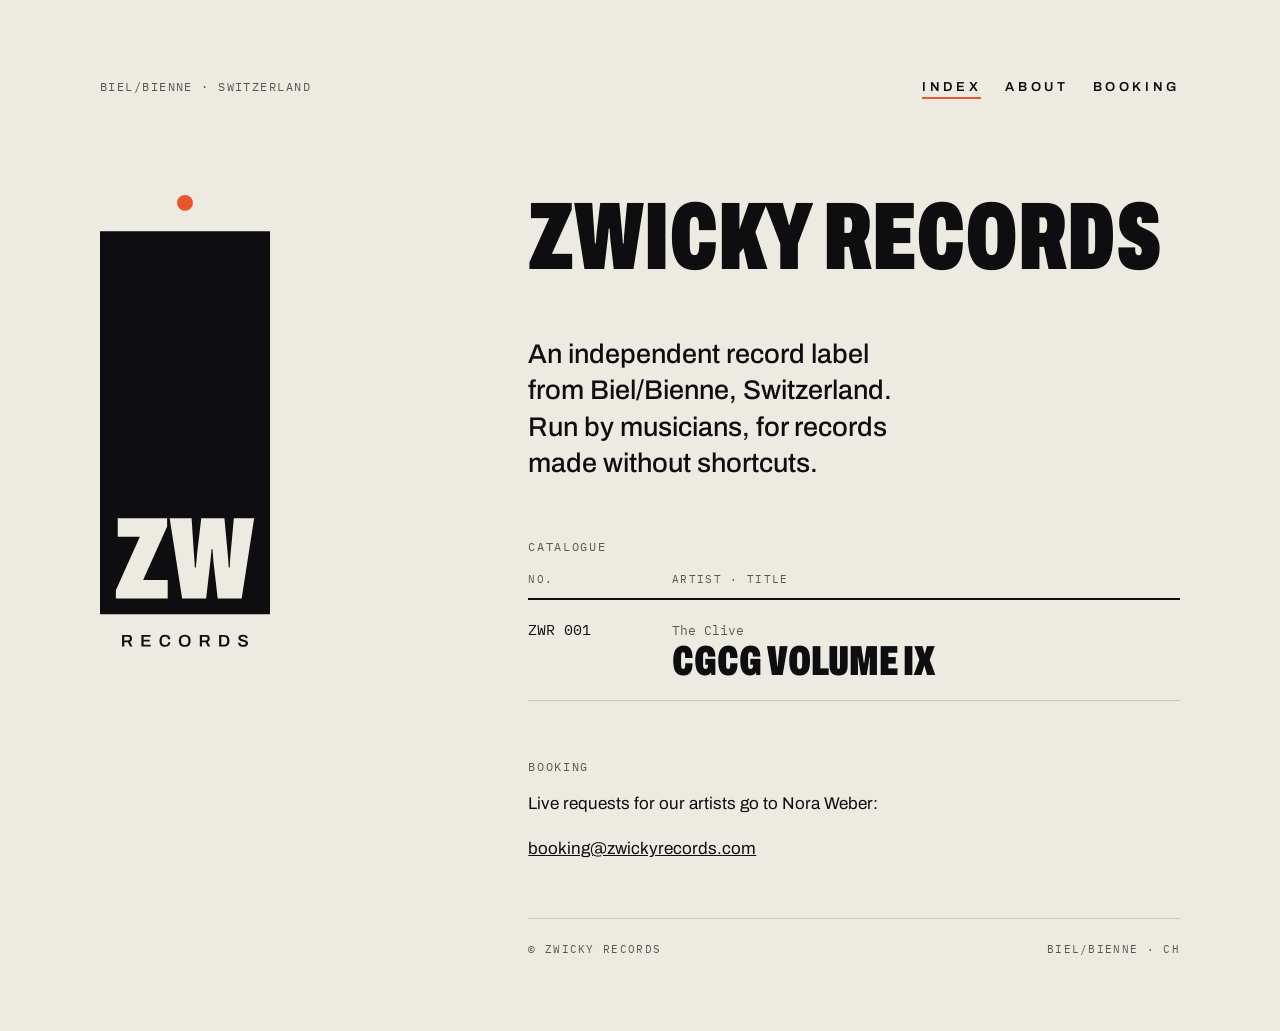
==== site/index.html @ 64f49018 "Site zwickyrecords.com repris dans un dépôt publié par GitHub Pages Copie du site en ligne (Cloudfla" ====
<!doctype html>
<html lang="en">
<head>
<meta charset="utf-8">
<meta name="viewport" content="width=device-width, initial-scale=1, viewport-fit=cover">
<title>Zwicky Records</title>
<meta name="description" content="Zwicky Records is an independent record label based in Biel/Bienne, Switzerland.">
<link rel="icon" href="favicon.svg" type="image/svg+xml">
<link rel="preconnect" href="https://fonts.googleapis.com"><link rel="preconnect" href="https://fonts.gstatic.com" crossorigin><link rel="stylesheet" href="https://fonts.googleapis.com/css2?family=Archivo:wdth,wght@62..125,400..900&family=IBM+Plex+Mono:wght@400;500&display=swap">
<link rel="stylesheet" href="style.css">
</head>
<body>
<div class="top"><span class="place">Biel/Bienne · Switzerland</span><nav aria-label="Main"><ul><li><a href="index.html" aria-current="page">Index</a></li><li><a href="about.html">About</a></li><li><a href="booking.html">Booking</a></li></ul></nav></div>
<div class="wrap">
  <header class="mark"><a href="index.html" aria-label="Zwicky Records — home"><svg viewBox="0 0 150 398.65" role="img" aria-label="Zwicky Records"><circle class="dot" cx="75.0" cy="7" r="7"/><path class="ink" d="M0.0 32.0H150.0V370.0H0.0ZM72.48188781738281 356.0H93.65459442138672L97.35467529296875 323.72705078125Q97.45745849609375 322.6992492675781 97.66301727294922 320.7464294433594Q97.86857604980469 318.7936096191406 98.07413864135742 316.5838317871094Q98.27970123291016 314.3740539550781 98.38247680664062 312.6268005371094H99.30750274658203Q99.4102783203125 314.1684875488281 99.56444931030273 316.2240905761719Q99.71862030029297 318.2796936035156 99.8727912902832 320.2839050292969Q100.02696228027344 322.2881164550781 100.1297378540039 323.72705078125L103.82982635498047 356.0H125.00253295898438L136.0 285.2872619628906H118.11626434326172L115.13563537597656 317.56024169921875Q115.0328598022461 318.4852600097656 114.93008041381836 319.82139587402344Q114.82730102539062 321.15753173828125 114.77590942382812 322.69923400878906Q114.72451782226562 324.2409362792969 114.62173843383789 325.8340301513672Q114.51895904541016 327.4271240234375 114.51895904541016 328.6604919433594H113.59393310546875Q113.49115753173828 326.9132385253906 113.33698654174805 324.7034606933594Q113.18281555175781 322.4936828613281 113.02864456176758 320.5408630371094Q112.87447357177734 318.5880432128906 112.77169799804688 317.56024169921875L109.79106903076172 285.2872619628906H89.33782958984375L85.53496551513672 317.56024169921875Q85.53496551513672 318.1769104003906 85.43218612670898 319.461669921875Q85.32940673828125 320.7464294433594 85.17523574829102 322.3395233154297Q85.02106475830078 323.9326171875 84.86689376831055 325.57708740234375Q84.71272277832031 327.2215576171875 84.60993957519531 328.6604919433594H83.68492126464844Q83.58213806152344 326.7076721191406 83.42797088623047 324.4465026855469Q83.2738037109375 322.1853332519531 83.1710205078125 320.2839050292969Q83.0682373046875 318.3824768066406 82.96546173095703 317.56024169921875L80.80707550048828 285.2872619628906H61.48441696166992ZM14.0 356.0H59.737152099609375V339.7607421875H38.0505485534668L59.22325134277344 292.58465576171875V285.2872619628906H15.644481658935547V301.52655029296875H35.172706604003906L14.0 348.7026062011719Z"/><path class="ink" d="M74.75250244140625 398.6499938964844Q73.14749908447266 398.6499938964844 71.97750091552734 398.07249450683594Q70.80750274658203 397.4949951171875 70.18500137329102 396.30999755859375Q69.5625 395.125 69.5625 393.32501220703125Q69.5625 391.510009765625 70.18500137329102 390.33250427246094Q70.80750274658203 389.1549987792969 71.97750091552734 388.57749938964844Q73.14749908447266 388.0 74.75250244140625 388.0Q76.37249755859375 388.0 77.53499984741211 388.57749938964844Q78.69750213623047 389.1549987792969 79.32000350952148 390.33250427246094Q79.9425048828125 391.510009765625 79.9425048828125 393.32501220703125Q79.9425048828125 395.125 79.32000350952148 396.30999755859375Q78.69750213623047 397.4949951171875 77.53499984741211 398.07249450683594Q76.37249755859375 398.6499938964844 74.75250244140625 398.6499938964844ZM105.11250305175781 398.4700012207031V388.17999267578125H109.23750305175781Q110.79750061035156 388.17999267578125 111.90750122070312 388.73500061035156Q113.01750183105469 389.2900085449219 113.61750030517578 390.42250061035156Q114.21749877929688 391.55499267578125 114.21749877929688 393.32501220703125Q114.21749877929688 395.0799865722656 113.61750030517578 396.21998596191406Q113.01750183105469 397.3599853515625 111.90750122070312 397.9149932861328Q110.79750061035156 398.4700012207031 109.23750305175781 398.4700012207031ZM19.477500915527344 398.4700012207031V388.17999267578125H24.892501831054688Q26.032501220703125 388.17999267578125 26.782501220703125 388.5699920654297Q27.532501220703125 388.9599914550781 27.907501220703125 389.67999267578125Q28.282501220703125 390.3999938964844 28.282501220703125 391.375Q28.282501220703125 392.3800048828125 27.83250141143799 393.1524963378906Q27.38250160217285 393.92498779296875 26.512500762939453 394.31500244140625L28.642501831054688 398.4700012207031H26.512500762939453L24.622501373291016 394.6449890136719H21.427501678466797V398.4700012207031ZM88.05750274658203 398.4700012207031V388.17999267578125H93.47250366210938Q94.61250305175781 388.17999267578125 95.36250305175781 388.5699920654297Q96.11250305175781 388.9599914550781 96.48750305175781 389.67999267578125Q96.86250305175781 390.3999938964844 96.86250305175781 391.375Q96.86250305175781 392.3800048828125 96.41250228881836 393.1524963378906Q95.9625015258789 393.92498779296875 95.09249877929688 394.31500244140625L97.22250366210938 398.4700012207031H95.09249877929688L93.20249938964844 394.6449890136719H90.00749969482422V398.4700012207031ZM36.532501220703125 398.4700012207031V388.17999267578125H44.55750274658203V389.8450012207031H38.48250198364258V392.3800048828125H43.89750289916992V394.0450134277344H38.48250198364258V396.80499267578125H44.64750289916992V398.4700012207031ZM126.17250061035156 398.6499938964844Q125.3175048828125 398.6499938964844 124.53750228881836 398.4624938964844Q123.75749969482422 398.2749938964844 123.15750122070312 397.87750244140625Q122.55750274658203 397.4800109863281 122.2125015258789 396.88751220703125Q121.86750030517578 396.2950134277344 121.86750030517578 395.4849853515625Q121.86750030517578 395.3949890136719 121.875 395.30499267578125Q121.88249969482422 395.2149963378906 121.88249969482422 395.1700134277344H123.84750366210938Q123.84750366210938 395.20001220703125 123.84000396728516 395.2825012207031Q123.83250427246094 395.364990234375 123.83250427246094 395.42498779296875Q123.83250427246094 395.9200134277344 124.11750411987305 396.2725067138672Q124.40250396728516 396.625 124.94250106811523 396.8125Q125.48249816894531 397.0 126.21749877929688 397.0Q126.7125015258789 397.0 127.09500122070312 396.94000244140625Q127.47750091552734 396.8800048828125 127.75500106811523 396.7675018310547Q128.03250122070312 396.6549987792969 128.2125015258789 396.49749755859375Q128.3925018310547 396.3399963378906 128.4749984741211 396.14500427246094Q128.5574951171875 395.95001220703125 128.5574951171875 395.7250061035156Q128.5574951171875 395.2900085449219 128.2874984741211 395.0050048828125Q128.0175018310547 394.7200012207031 127.56000137329102 394.5249938964844Q127.10250091552734 394.3299865722656 126.5250015258789 394.17250061035156Q125.94750213623047 394.0150146484375 125.34000015258789 393.8500061035156Q124.73249816894531 393.68499755859375 124.15499877929688 393.45249938964844Q123.57749938964844 393.2200012207031 123.11999893188477 392.88999938964844Q122.6624984741211 392.55999755859375 122.39249801635742 392.0574951171875Q122.12249755859375 391.55499267578125 122.12249755859375 390.8500061035156Q122.12249755859375 390.1300048828125 122.43000030517578 389.5899963378906Q122.73750305175781 389.04998779296875 123.30000305175781 388.69749450683594Q123.86250305175781 388.3450012207031 124.61250305175781 388.17250061035156Q125.36250305175781 388.0 126.24749755859375 388.0Q127.07250213623047 388.0 127.79999923706055 388.17250061035156Q128.52749633789062 388.3450012207031 129.0824966430664 388.7124938964844Q129.6374969482422 389.0799865722656 129.95249938964844 389.6424865722656Q130.2675018310547 390.2049865722656 130.2675018310547 390.9849853515625V391.1650085449219H128.33250427246094V391.0150146484375Q128.33250427246094 390.5799865722656 128.07000350952148 390.2799987792969Q127.80750274658203 389.9800109863281 127.33500289916992 389.81500244140625Q126.86250305175781 389.6499938964844 126.23249816894531 389.6499938964844Q125.55750274658203 389.6499938964844 125.0775032043457 389.7774963378906Q124.59750366210938 389.9049987792969 124.34250259399414 390.1524963378906Q124.0875015258789 390.3999938964844 124.0875015258789 390.760009765625Q124.0875015258789 391.135009765625 124.35750198364258 391.38999938964844Q124.62750244140625 391.6449890136719 125.08500289916992 391.8249969482422Q125.5425033569336 392.0050048828125 126.12000274658203 392.1549987792969Q126.69750213623047 392.30499267578125 127.30500030517578 392.4774932861328Q127.9124984741211 392.6499938964844 128.4900016784668 392.875Q129.0675048828125 393.1000061035156 129.5250015258789 393.4375Q129.9824981689453 393.7749938964844 130.25250244140625 394.27000427246094Q130.5225067138672 394.7650146484375 130.5225067138672 395.4549865722656Q130.5225067138672 396.6099853515625 129.9600067138672 397.3149871826172Q129.3975067138672 398.0199890136719 128.4150047302246 398.3349914550781Q127.43250274658203 398.6499938964844 126.17250061035156 398.6499938964844ZM57.442501068115234 398.6499938964844Q55.86750030517578 398.6499938964844 54.75 398.0950012207031Q53.63249969482422 397.5400085449219 53.040000915527344 396.3625030517578Q52.44750213623047 395.18499755859375 52.44750213623047 393.32501220703125Q52.44750213623047 390.6099853515625 53.76750183105469 389.30499267578125Q55.087501525878906 388.0 57.442501068115234 388.0Q58.71750259399414 388.0 59.74500274658203 388.43499755859375Q60.77250289916992 388.8699951171875 61.38000297546387 389.74749755859375Q61.98750305175781 390.625 61.98750305175781 391.9750061035156H59.99250030517578Q59.99250030517578 391.2250061035156 59.670000076293945 390.70750427246094Q59.34749984741211 390.19000244140625 58.77750015258789 389.9199981689453Q58.20750045776367 389.6499938964844 57.47249984741211 389.6499938964844Q56.45249938964844 389.6499938964844 55.77750015258789 390.04750061035156Q55.102500915527344 390.44500732421875 54.78000068664551 391.2250061035156Q54.45750045776367 392.0050048828125 54.45750045776367 393.1600036621094V393.489990234375Q54.45750045776367 394.6600036621094 54.78000068664551 395.44000244140625Q55.102500915527344 396.2200012207031 55.77000045776367 396.61000061035156Q56.4375 397.0 57.47249984741211 397.0Q58.25250244140625 397.0 58.837501525878906 396.7375030517578Q59.42250061035156 396.4750061035156 59.7450008392334 395.95750427246094Q60.067501068115234 395.44000244140625 60.067501068115234 394.69000244140625H61.98750305175781Q61.98750305175781 396.0400085449219 61.387502670288086 396.9175109863281Q60.78750228881836 397.7950134277344 59.76000213623047 398.2225036621094Q58.73250198364258 398.6499938964844 57.442501068115234 398.6499938964844ZM74.75250244140625 397.0Q75.53250122070312 397.0 76.125 396.7749938964844Q76.71749877929688 396.54998779296875 77.12250137329102 396.1074981689453Q77.52750396728516 395.6650085449219 77.73750305175781 395.0124969482422Q77.94750213623047 394.3599853515625 77.94750213623047 393.5050048828125V393.17498779296875Q77.94750213623047 392.30499267578125 77.73750305175781 391.6449890136719Q77.52750396728516 390.9849853515625 77.12250137329102 390.54249572753906Q76.71749877929688 390.1000061035156 76.125 389.875Q75.53250122070312 389.6499938964844 74.75250244140625 389.6499938964844Q73.97250366210938 389.6499938964844 73.38000106811523 389.875Q72.7874984741211 390.1000061035156 72.38249969482422 390.54249572753906Q71.97750091552734 390.9849853515625 71.7750015258789 391.6449890136719Q71.57250213623047 392.30499267578125 71.57250213623047 393.17498779296875V393.5050048828125Q71.57250213623047 394.3599853515625 71.7750015258789 395.0124969482422Q71.97750091552734 395.6650085449219 72.38249969482422 396.1074981689453Q72.7874984741211 396.54998779296875 73.38000106811523 396.7749938964844Q73.97250366210938 397.0 74.75250244140625 397.0ZM107.0625 396.80499267578125H109.23750305175781Q109.95750427246094 396.80499267578125 110.51250457763672 396.5950012207031Q111.0675048828125 396.385009765625 111.4425048828125 395.9725036621094Q111.8175048828125 395.55999755859375 112.01250457763672 394.9375Q112.20750427246094 394.31500244140625 112.20750427246094 393.489990234375V393.17498779296875Q112.20750427246094 392.3349914550781 112.01250457763672 391.7124938964844Q111.8175048828125 391.0899963378906 111.4425048828125 390.67750549316406Q111.0675048828125 390.2650146484375 110.51250457763672 390.0550079345703Q109.95750427246094 389.8450012207031 109.23750305175781 389.8450012207031H107.0625ZM21.427501678466797 393.010009765625H24.74250030517578Q25.49250030517578 393.010009765625 25.89750099182129 392.57501220703125Q26.302501678466797 392.1400146484375 26.302501678466797 391.375Q26.302501678466797 390.8800048828125 26.122501373291016 390.54249572753906Q25.942501068115234 390.2049865722656 25.597500801086426 390.0249938964844Q25.252500534057617 389.8450012207031 24.74250030517578 389.8450012207031H21.427501678466797ZM90.00749969482422 393.010009765625H93.32250213623047Q94.07250213623047 393.010009765625 94.47750091552734 392.57501220703125Q94.88249969482422 392.1400146484375 94.88249969482422 391.375Q94.88249969482422 390.8800048828125 94.70249938964844 390.54249572753906Q94.52249908447266 390.2049865722656 94.1775016784668 390.0249938964844Q93.83250427246094 389.8450012207031 93.32250213623047 389.8450012207031H90.00749969482422Z"/></svg></a></header>
  <main>
    <h1>Zwicky Records</h1>
    <p class="lead">An independent record label from Biel/Bienne, Switzerland. Run by musicians, for records made without shortcuts.</p>
    <section aria-labelledby="cat-h">
      <h2 class="label" id="cat-h">Catalogue</h2>
      <div class="table-box">
        <table class="cat">
          <thead><tr><th>No.</th><th>Artist · Title</th></tr></thead>
          <tbody><tr><td class="code">ZWR 001</td><td><div class="artist">The Clive</div><div class="title">CGCG Volume IX</div></td></tr></tbody>
        </table>
      </div>
    </section>
    <section aria-labelledby="c-h">
      <h2 class="label" id="c-h">Booking</h2>
      <p class="prose" style="margin:0">Live requests for our artists go to Nora Weber: <a href="mailto:booking@zwickyrecords.com">booking@zwickyrecords.com</a></p>
    </section>
    <footer><span>© Zwicky Records</span><span>Biel/Bienne · CH</span></footer>
  </main>
</div>
</body>
</html>
---- site/style.css ----
/* Layout: back of a record sleeve. Monolith on the left, text on the right; one column on phones */
:root {
  --bg: #EDEAE2;
  --fg: #0E0E10;
  --muted: #5A5853;
  --rule: rgba(14, 14, 16, .15);
  --accent: #E8572A;
  --display: "Archivo", "Arial Narrow", sans-serif;
  --mono: "IBM Plex Mono", ui-monospace, "SFMono-Regular", Menlo, monospace;
  color-scheme: light;
}
@media (prefers-color-scheme: dark) {
  :root:not([data-theme="light"]) { --bg: #0E0E10; --fg: #EDEAE2; --muted: #9C998F; --rule: rgba(237, 234, 226, .15); color-scheme: dark; }
}
:root[data-theme="dark"] { --bg: #0E0E10; --fg: #EDEAE2; --muted: #9C998F; --rule: rgba(237, 234, 226, .15); color-scheme: dark; }

* { box-sizing: border-box; }
html, body { margin: 0; }
body {
  background: var(--bg); color: var(--fg);
  font-family: var(--display); font-size: 17px; line-height: 1.6;
  padding-inline: clamp(16px, 5vw, 64px); padding-block: clamp(28px, 6vw, 72px);
  -webkit-font-smoothing: antialiased;
}
a { color: inherit; }
a:focus-visible { outline: 2px solid var(--accent); outline-offset: 4px; }

.top { max-width: 1080px; margin: 0 auto clamp(40px, 8vw, 96px); display: flex; justify-content: space-between; align-items: baseline; gap: 16px; flex-wrap: wrap; }
.place { font-family: var(--mono); font-size: 12px; letter-spacing: .12em; text-transform: uppercase; color: var(--muted); }
nav ul { list-style: none; margin: 0; padding: 0; display: flex; gap: 24px; }
nav a { font-weight: 600; font-size: 13px; letter-spacing: .28em; text-transform: uppercase; text-decoration: none; padding-bottom: 3px; border-bottom: 2px solid transparent; }
nav a:hover { border-color: var(--fg); }
nav a[aria-current="page"] { border-color: var(--accent); }

.wrap { max-width: 1080px; margin: 0 auto; display: grid; grid-template-columns: minmax(0, 1fr) minmax(0, 2fr); gap: clamp(40px, 8vw, 120px); align-items: start; }
.mark { position: sticky; top: calc(env(safe-area-inset-top, 0px) + 40px); color: var(--fg); }
.mark a { display: inline-block; }
.mark svg { display: block; width: clamp(110px, 15vw, 170px); height: auto; }
.mark .dot { fill: var(--accent); }
.mark .ink { fill: currentColor; }

main { display: grid; gap: 56px; min-width: 0; }
h1 { font-weight: 900; font-stretch: 62%; font-size: clamp(48px, 8vw, 96px); line-height: .88; text-transform: uppercase; margin: 0; text-wrap: balance; }
.lead { font-size: clamp(21px, 2.4vw, 27px); line-height: 1.35; font-weight: 500; max-width: 30ch; margin: 0; text-wrap: balance; }
.label { font-family: var(--mono); font-weight: 400; font-size: 12px; letter-spacing: .14em; text-transform: uppercase; color: var(--muted); margin: 0 0 14px; }
.prose { max-width: 60ch; display: grid; gap: 18px; }
.prose p { margin: 0; }

.cat { width: 100%; border-collapse: collapse; }
.cat th { font-family: var(--mono); font-weight: 400; font-size: 11px; letter-spacing: .12em; text-transform: uppercase; color: var(--muted); text-align: left; padding: 0 16px 10px 0; border-bottom: 2px solid var(--fg); }
.cat td { padding: 18px 16px 18px 0; border-bottom: 1px solid var(--rule); vertical-align: baseline; }
.code { font-family: var(--mono); font-size: 15px; white-space: nowrap; }
.artist { font-family: var(--mono); font-size: 13px; color: var(--muted); }
.title { font-weight: 900; font-stretch: 62%; font-size: clamp(28px, 4vw, 42px); line-height: .95; text-transform: uppercase; }
.table-box { overflow-x: auto; }

.facts { margin: 0; display: grid; grid-template-columns: max-content minmax(0, 1fr); gap: 12px 32px; }
.facts dt { font-family: var(--mono); font-size: 12px; letter-spacing: .12em; text-transform: uppercase; color: var(--muted); padding-top: 3px; }
.facts dd { margin: 0; }

.agent { display: grid; gap: 4px; }
.agent .name { font-weight: 900; font-stretch: 62%; font-size: clamp(36px, 5vw, 56px); line-height: .95; text-transform: uppercase; margin: 0; }
.agent .role { font-family: var(--mono); font-size: 13px; color: var(--muted); margin: 0; }
.mail { display: inline-flex; flex-wrap: wrap; align-items: center; gap: 12px 16px; margin-top: 20px; }
.mail a { font-family: var(--mono); font-size: clamp(16px, 2vw, 20px); text-decoration: none; border-bottom: 2px solid var(--accent); padding-bottom: 2px; word-break: break-all; }
.mail button { font: 600 12px/1 var(--display); letter-spacing: .24em; text-transform: uppercase; color: var(--fg); background: none; border: 1.5px solid var(--fg); padding: 10px 14px; cursor: pointer; min-height: 40px; }
.mail button:hover { background: var(--fg); color: var(--bg); }
.mail button:focus-visible { outline: 2px solid var(--accent); outline-offset: 3px; }
.checklist { margin: 0; padding-left: 0; list-style: none; display: grid; gap: 8px; max-width: 60ch; }
.checklist li { display: grid; grid-template-columns: 28px minmax(0, 1fr); }
.checklist li::before { content: "—"; color: var(--muted); }

footer { font-family: var(--mono); font-size: 11px; letter-spacing: .12em; text-transform: uppercase; color: var(--muted); padding-top: 22px; border-top: 1px solid var(--rule); display: flex; justify-content: space-between; gap: 12px; flex-wrap: wrap; }

@media (max-width: 720px) {
  .wrap { grid-template-columns: minmax(0, 1fr); gap: 44px; }
  .mark { position: static; }
  .facts { grid-template-columns: minmax(0, 1fr); gap: 2px; }
  .facts dd { margin-bottom: 14px; }
}
@media (prefers-reduced-motion: reduce) { * { transition: none !important; } }
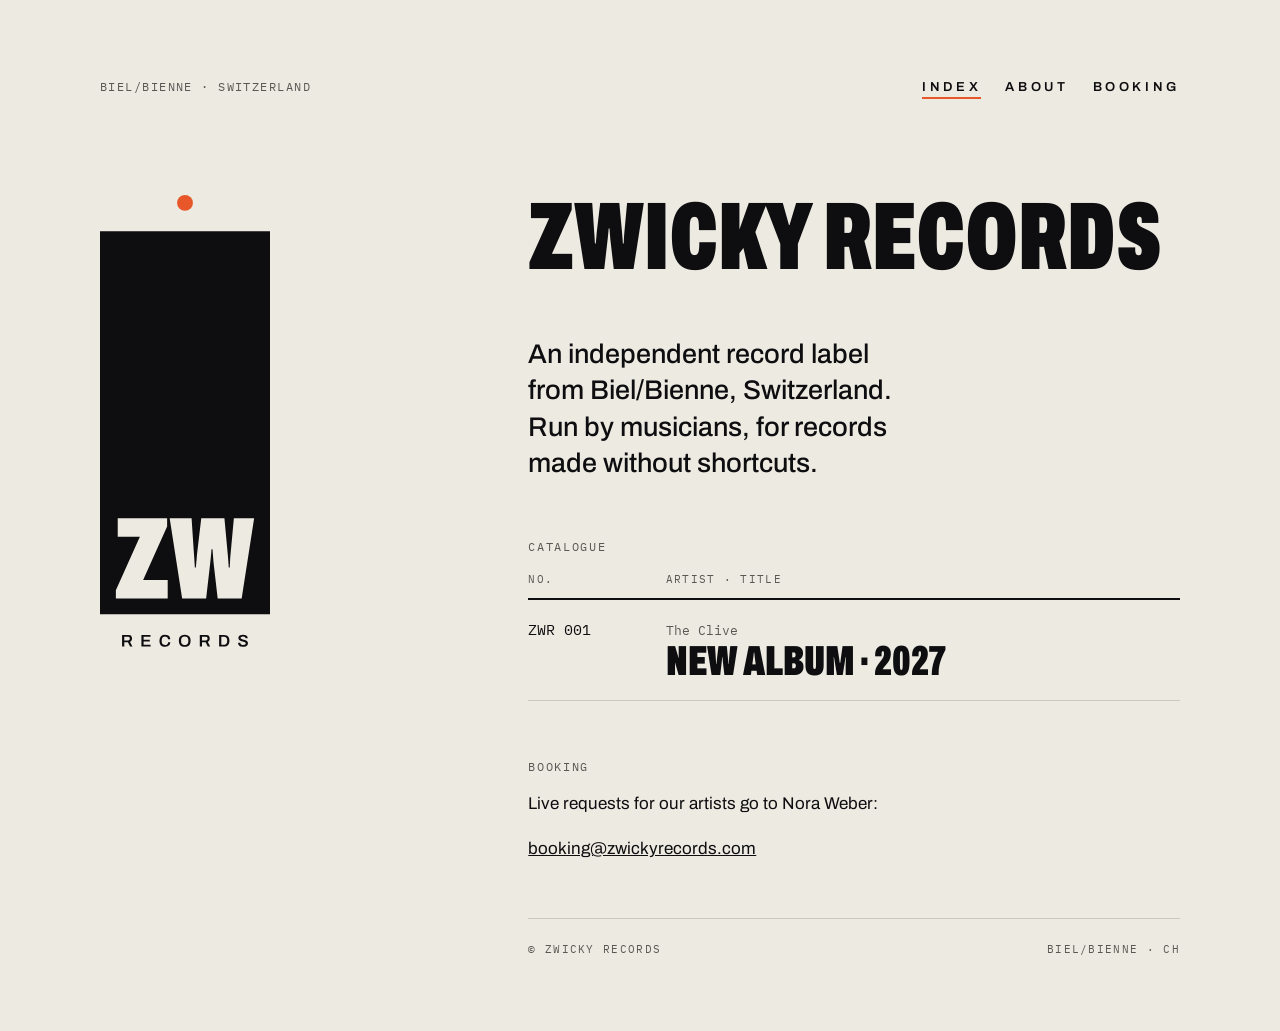
==== commit 589bce36: "Retire le titre de l'album, pas encore annoncé Co-Authored-By: Claude Opus 5.5 <noreply@anthropic.co" ====
--- a/site/index.html
+++ b/site/index.html
@@ -21,7 +21,7 @@
       <div class="table-box">
         <table class="cat">
           <thead><tr><th>No.</th><th>Artist · Title</th></tr></thead>
-          <tbody><tr><td class="code">ZWR 001</td><td><div class="artist">The Clive</div><div class="title">CGCG Volume IX</div></td></tr></tbody>
+          <tbody><tr><td class="code">ZWR 001</td><td><div class="artist"><a class="band" href="https://www.the-clive.com" target="_blank" rel="noopener">The Clive</a></div><div class="title">New album · 2027</div></td></tr></tbody>
         </table>
       </div>
     </section>
--- a/site/style.css
+++ b/site/style.css
@@ -79,3 +79,7 @@
   .facts dd { margin-bottom: 14px; }
 }
 @media (prefers-reduced-motion: reduce) { * { transition: none !important; } }
+
+/* Artist links (to the artist site) */
+a.band { text-decoration: none; border-bottom: 1px solid transparent; transition: color .15s, border-color .15s; }
+a.band:hover { color: var(--accent); border-bottom-color: var(--accent); }
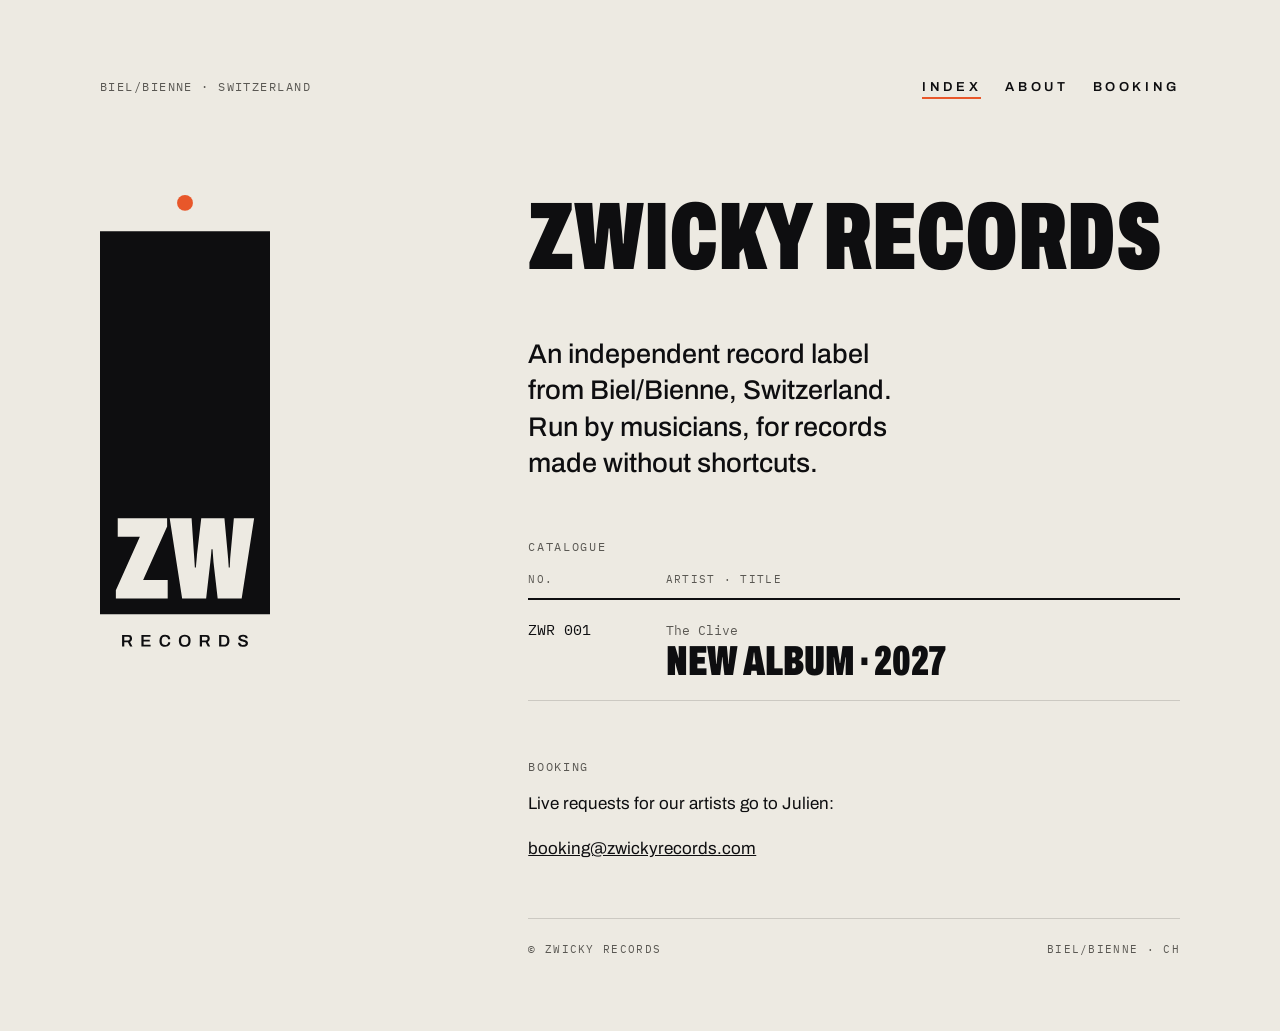
==== commit 47bc24ed: "Contact booking : Julien à la place de Nora Weber" ====
--- a/site/index.html
+++ b/site/index.html
@@ -27,7 +27,7 @@
     </section>
     <section aria-labelledby="c-h">
       <h2 class="label" id="c-h">Booking</h2>
-      <p class="prose" style="margin:0">Live requests for our artists go to Nora Weber: <a href="mailto:booking@zwickyrecords.com">booking@zwickyrecords.com</a></p>
+      <p class="prose" style="margin:0">Live requests for our artists go to Julien: <a href="mailto:booking@zwickyrecords.com">booking@zwickyrecords.com</a></p>
     </section>
     <footer><span>© Zwicky Records</span><span>Biel/Bienne · CH</span></footer>
   </main>
